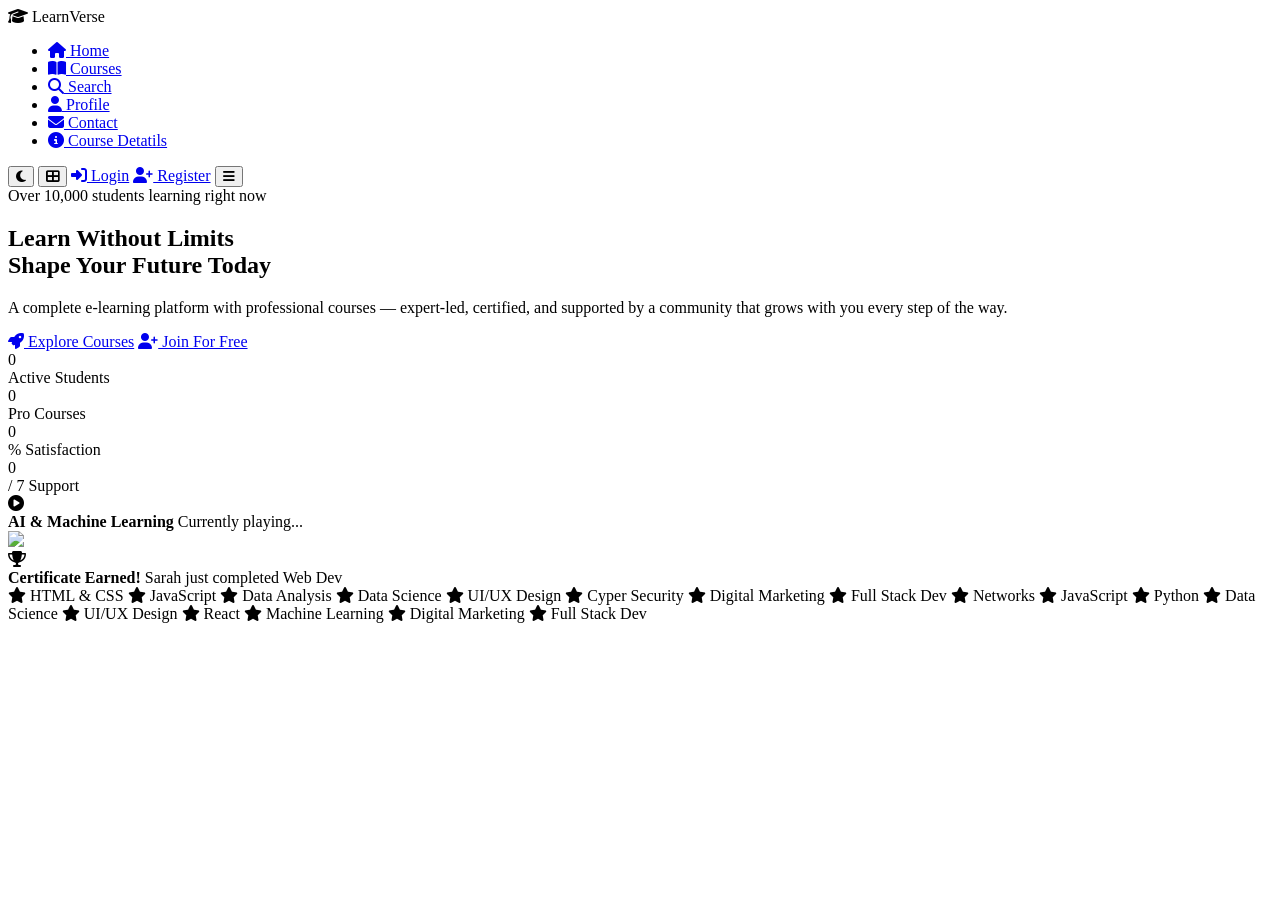
==== index.html @ 0f152f7a "Add files via upload" ====
<!DOCTYPE html>
<html lang="en" data-theme="dark">
<head>
  <meta charset="UTF-8"/>
  <meta name="viewport" content="width=device-width, initial-scale=1.0"/>
  <title>LearnVerse – Learn Without Limits</title>
  <link rel="stylesheet" href="https://cdnjs.cloudflare.com/ajax/libs/font-awesome/6.5.0/css/all.min.css"/>
  <link href="https://fonts.googleapis.com/css2?family=Plus+Jakarta+Sans:wght@300;400;600;700;800;900&display=swap" rel="stylesheet"/>
  <link rel="stylesheet" href="style.css"/>
</head>
<body>

<div class="bg-canvas"></div>
<div id="stars"></div>
<nav id="navbar">
  <div class="nav-left">
    <div class="logo"><i class="fas fa-graduation-cap"></i> LearnVerse</div>
  </div>

  <ul class="nav-links" id="navLinks">
    <li><a href="index.html" class="active"><i class="fas fa-home"></i> Home</a></li>
    <li><a href="courses.html" ><i class="fas fa-book-open"></i> Courses</a></li>
    <li><a href="search.html"><i class="fas fa-search"></i> Search</a></li>
    <li><a href="profile.html"><i class="fas fa-user"></i> Profile</a></li>
    <li><a href="contact.html"><i class="fas fa-envelope"></i> Contact</a></li>
    <li><a href="course-detatils.html"><i class="fas fa-info-circle"></i> Course Detatils</a></li>
  </ul>

  <div class="nav-right">
    <!-- Theme Toggle -->
    <button class="theme-toggle" id="themeToggle" title="Switch Theme">
      <i class="fas fa-moon" id="themeIcon"></i>
    </button>
    <!-- Layout Toggle -->
    <button class="layout-toggle" id="layoutToggle" title="Switch Layout">
      <i class="fas fa-th-large" id="layoutIcon"></i>
    </button>
    <a href="login.html" class="btn-nav-login"><i class="fas fa-sign-in-alt"></i> Login</a>
    <a href="register.html" class="btn-nav-register"><i class="fas fa-user-plus"></i> Register</a>
    <button class="hamburger" id="hamburger"><i class="fas fa-bars"></i></button>
  </div>
</nav>

<!-- ══════════════ HERO ══════════════ -->
<section class="hero" id="home">
  <div class="hero-content">
    <div class="hero-badge">
      <span class="badge-dot"></span>
      Over 10,000 students learning right now
    </div>
    <h1>Learn Without Limits<br><span class="accent">Shape Your Future Today</span></h1>
    <p>A complete e-learning platform with professional courses — expert-led, certified, and supported by a community that grows with you every step of the way.</p>
    <div class="hero-buttons">
      <a href="courses.html" class="btn-primary"><i class="fas fa-rocket"></i> Explore Courses</a>
      <a href="register.html" class="btn-secondary"><i class="fas fa-user-plus"></i> Join For Free</a>
    </div>
    <div class="hero-stats">
      <div class="stat"><div class="stat-num" data-target="10000">0</div><div class="stat-label">Active Students</div></div>
      <div class="stat"><div class="stat-num" data-target="50">0</div><div class="stat-label">Pro Courses</div></div>
      <div class="stat"><div class="stat-num" data-target="98">0</div><div class="stat-label">% Satisfaction</div></div>
      <div class="stat"><div class="stat-num" data-target="24">0</div><div class="stat-label">/ 7 Support</div></div>
    </div>
  </div>
  <div class="hero-visual">
    <div class="hero-card floating">
      <i class="fas fa-play-circle"></i>
      <div>
        <strong>AI & Machine Learning</strong>
        <span>Currently playing...</span>
      </div>
    </div>
    <div class="hero-img-wrap">

       <img src="photo-1522202176988-66273c2fd55f.jfif">
    </div>
    <div class="hero-card floating-2">
      <i class="fas fa-trophy"></i>
      <div>
        <strong>Certificate Earned!</strong>
        <span>Sarah just completed Web Dev</span>
      </div>
    </div>
  </div>
</section>
<div class="marquee-wrap">
  <div class="marquee-track">
    <span><i class="fas fa-star"></i> HTML & CSS</span>
    <span><i class="fas fa-star"></i> JavaScript</span>
    <span><i class="fas fa-star"></i> Data Analysis</span>
    <span><i class="fas fa-star"></i> Data Science</span>
    <span><i class="fas fa-star"></i> UI/UX Design</span>
    <span><i class="fas fa-star"></i> Cyper Security</span>
    <span><i class="fas fa-star"></i> Digital Marketing</span>
    <span><i class="fas fa-star"></i> Full Stack Dev</span>
    <span><i class="fas fa-star"></i> Networks</span>
    <span><i class="fas fa-star"></i> JavaScript</span>
    <span><i class="fas fa-star"></i> Python</span>
    <span><i class="fas fa-star"></i> Data Science</span>
    <span><i class="fas fa-star"></i> UI/UX Design</span>
    <span><i class="fas fa-star"></i> React</span>
    <span><i class="fas fa-star"></i> Machine Learning</span>
    <span><i class="fas fa-star"></i> Digital Marketing</span>
    <span><i class="fas fa-star"></i> Full Stack Dev</span>
  </div>
</div>
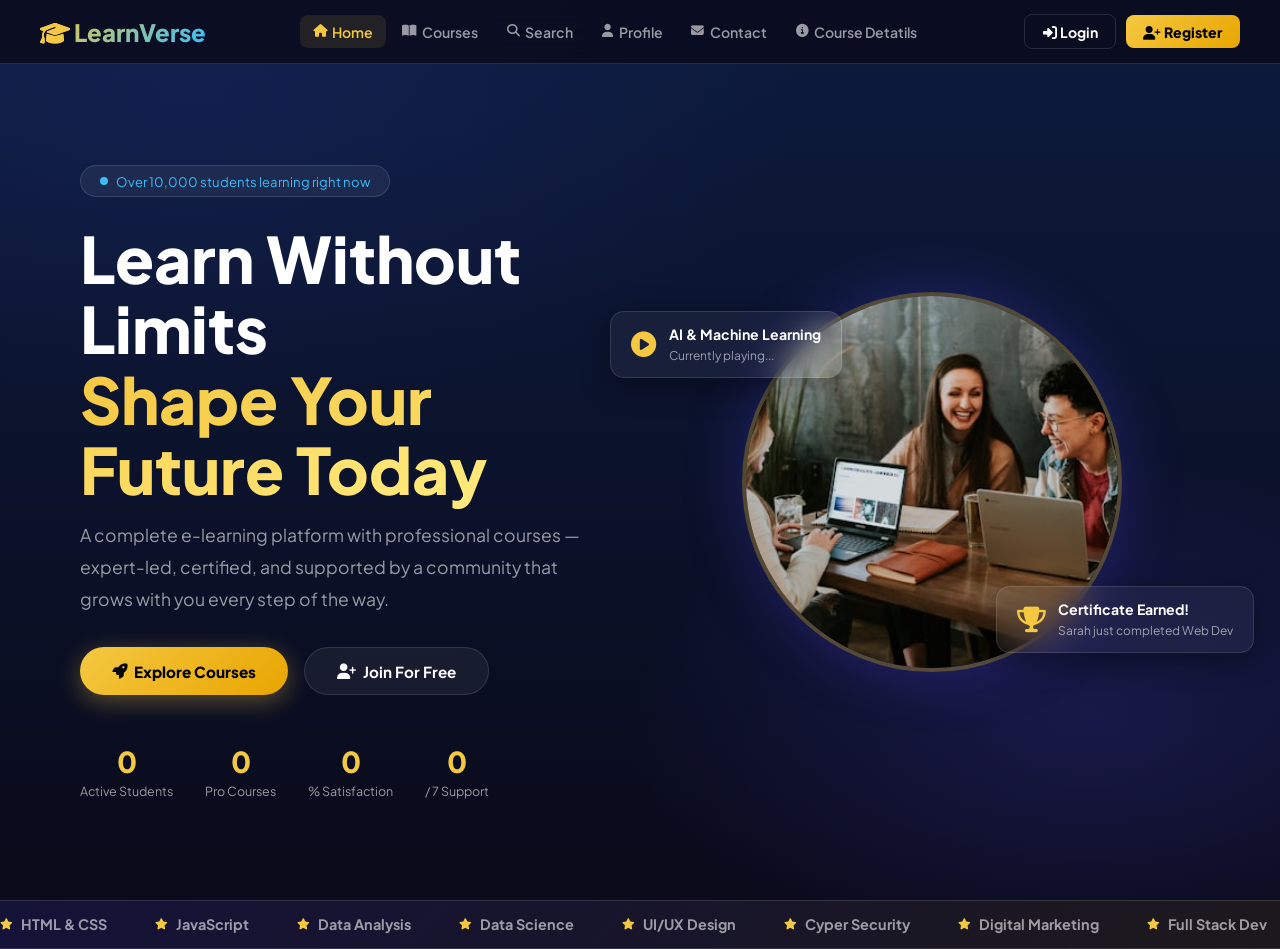
==== commit c16e7c03: "Update index.html" ====
--- a/index.html
+++ b/index.html
@@ -27,14 +27,6 @@
   </ul>
 
   <div class="nav-right">
-    <!-- Theme Toggle -->
-    <button class="theme-toggle" id="themeToggle" title="Switch Theme">
-      <i class="fas fa-moon" id="themeIcon"></i>
-    </button>
-    <!-- Layout Toggle -->
-    <button class="layout-toggle" id="layoutToggle" title="Switch Layout">
-      <i class="fas fa-th-large" id="layoutIcon"></i>
-    </button>
     <a href="login.html" class="btn-nav-login"><i class="fas fa-sign-in-alt"></i> Login</a>
     <a href="register.html" class="btn-nav-register"><i class="fas fa-user-plus"></i> Register</a>
     <button class="hamburger" id="hamburger"><i class="fas fa-bars"></i></button>
--- a/style.css
+++ b/style.css
@@ -0,0 +1,236 @@
+
+[data-theme="dark"] {
+  --bg:           #0a0a1a;
+  --bg-alt:       #0d1124;
+  --text:         #ffffff;
+  --text-muted:   rgba(255,255,255,0.58);
+  --text-faint:   rgba(255,255,255,0.32);
+  --glass:        rgba(255,255,255,0.06);
+  --glass-border: rgba(255,255,255,0.12);
+  --nav-bg:       rgba(10,10,26,0.80);
+  --card-bg:      rgba(255,255,255,0.05);
+  --card-shadow:  rgba(0,0,0,0.4);
+  --table-head:   rgba(79,70,229,0.3);
+  --table-row:    rgba(255,255,255,0.03);
+  --table-hover:  rgba(245,200,66,0.07);
+}
+
+[data-theme="light"] {
+  --bg:           #f0f4ff;
+  --bg-alt:       #e4ecff;
+  --text:         #0a0a2e;
+  --text-muted:   rgba(10,10,46,0.62);
+  --text-faint:   rgba(10,10,46,0.38);
+  --glass:        rgba(255,255,255,0.75);
+  --glass-border: rgba(100,100,200,0.18);
+  --nav-bg:       rgba(240,244,255,0.88);
+  --card-bg:      rgba(255,255,255,0.85);
+  --card-shadow:  rgba(80,80,180,0.12);
+  --table-head:   rgba(79,70,229,0.12);
+  --table-row:    rgba(255,255,255,0.6);
+  --table-hover:  rgba(245,200,66,0.10);
+}
+
+:root {
+  --gold:    #f5c842;
+  --gold2:   #e8a500;
+  --violet:  #4f46e5;
+  --violet2: #7c3aed;
+  --sky:     #38bdf8;
+  --red:     #ef4444;
+  --green:   #22c55e;
+}
+
+/* ══════════════════════════════════════
+   RESET & BASE
+══════════════════════════════════════ */
+*, *::before, *::after { box-sizing: border-box; margin: 0; padding: 0; }
+html { scroll-behavior: smooth; }
+body {
+  font-family: 'Plus Jakarta Sans', sans-serif;
+  background: var(--bg);
+  color: var(--text);
+  overflow-x: hidden;
+  transition: background 0.4s, color 0.4s;
+}
+
+/* ══════════════════════════════════════
+   BACKGROUND
+══════════════════════════════════════ */
+.bg-canvas {
+  position: fixed; inset: 0; z-index: 0; pointer-events: none;
+  transition: all 0.5s;
+}
+[data-theme="dark"] .bg-canvas {
+  background:
+    radial-gradient(ellipse 80% 60% at 15% 10%, #1a2a6c66 0%, transparent 60%),
+    radial-gradient(ellipse 60% 50% at 85% 80%, #4f46e533 0%, transparent 60%),
+    linear-gradient(180deg, #0d1b3e 0%, #0a0a1a 100%);
+}
+[data-theme="light"] .bg-canvas {
+  background:
+    radial-gradient(ellipse 80% 60% at 15% 10%, #c7d2fe44 0%, transparent 60%),
+    radial-gradient(ellipse 60% 50% at 85% 80%, #bfdbfe33 0%, transparent 60%),
+    linear-gradient(180deg, #f0f4ff 0%, #e8eeff 100%);
+}
+
+.star { position: fixed; border-radius: 50%; background: white; animation: twinkle var(--d,3s) infinite alternate ease-in-out; opacity: 0; pointer-events: none; }
+[data-theme="light"] #stars { opacity: 0; }
+@keyframes twinkle { 0%{opacity:0;transform:scale(0.8)} 100%{opacity:var(--op,.6);transform:scale(1.2)} }
+
+/* ══════════════════════════════════════
+   NAVBAR
+══════════════════════════════════════ */
+nav {
+  position: fixed; top: 0; width: 100%; z-index: 1000;
+  display: flex; align-items: center; justify-content: space-between;
+  padding: 0.9rem 2.5rem;
+  background: var(--nav-bg);
+  backdrop-filter: blur(22px);
+  border-bottom: 1px solid var(--glass-border);
+  transition: background 0.4s, border-color 0.4s;
+  animation: slideDown 0.7s ease both;
+  gap: 1rem;
+}
+@keyframes slideDown { from{transform:translateY(-70px);opacity:0} to{transform:none;opacity:1} }
+
+.logo { font-size: 1.5rem; font-weight: 900; background: linear-gradient(135deg, var(--gold), var(--sky)); -webkit-background-clip: text; -webkit-text-fill-color: transparent; white-space: nowrap; }
+.logo i { -webkit-text-fill-color: var(--gold); }
+
+.nav-links { display: flex; gap: 0.2rem; list-style: none; flex: 1; justify-content: center; flex-wrap: wrap; }
+.nav-links a { color: var(--text-muted); text-decoration: none; font-size: 0.88rem; font-weight: 600; padding: 0.45rem 0.8rem; border-radius: 8px; transition: all 0.2s; display: flex; align-items: center; gap: 0.35rem; }
+.nav-links a:hover, .nav-links a.active { color: var(--gold); background: rgba(245,200,66,0.1); }
+.nav-links a i { font-size: 0.8rem; }
+
+.nav-right { display: flex; align-items: center; gap: 0.6rem; flex-shrink: 0; }
+
+.theme-toggle, .layout-toggle {
+  background: var(--glass); border: 1.5px solid var(--glass-border);
+  border-radius: 50%; width: 38px; height: 38px;
+  display: flex; align-items: center; justify-content: center;
+  cursor: pointer; font-size: 0.95rem; color: var(--text);
+  transition: all 0.3s;
+}
+.theme-toggle:hover { background: rgba(245,200,66,0.15); border-color: var(--gold); transform: rotate(20deg) scale(1.1); }
+.layout-toggle:hover { background: rgba(56,189,248,0.15); border-color: var(--sky); transform: scale(1.1); }
+
+.btn-nav-login { padding: 0.45rem 1.1rem; border-radius: 8px; border: 1.5px solid var(--glass-border); color: var(--text); text-decoration: none; font-size: 0.88rem; font-weight: 700; transition: all 0.2s; white-space: nowrap; }
+.btn-nav-login:hover { border-color: var(--gold); color: var(--gold); }
+.btn-nav-register { padding: 0.45rem 1.1rem; border-radius: 8px; background: linear-gradient(135deg, var(--gold), var(--gold2)); color: #000; text-decoration: none; font-size: 0.88rem; font-weight: 800; transition: all 0.2s; white-space: nowrap; }
+.btn-nav-register:hover { transform: scale(1.05); box-shadow: 0 4px 20px rgba(245,200,66,0.4); }
+
+.hamburger { display: none; background: var(--glass); border: 1.5px solid var(--glass-border); border-radius: 8px; padding: 0.45rem 0.6rem; cursor: pointer; color: var(--text); font-size: 1rem; }
+
+/* ══════════════════════════════════════
+   HERO
+══════════════════════════════════════ */
+.hero {
+  position: relative; z-index: 1;
+  min-height: 100vh;
+  display: grid; grid-template-columns: 1fr 1fr;
+  align-items: center; gap: 3rem;
+  padding: 9rem 5rem 5rem;
+  max-width: 1400px; margin: 0 auto;
+}
+
+.hero-content { animation: fadeUp 0.9s 0.2s both; }
+
+.hero-badge { display: inline-flex; align-items: center; gap: 0.5rem; background: var(--glass); border: 1px solid var(--glass-border); padding: 0.4rem 1.2rem; border-radius: 30px; font-size: 0.82rem; color: var(--sky); margin-bottom: 1.6rem; }
+.badge-dot { width: 8px; height: 8px; border-radius: 50%; background: var(--sky); animation: pulse 1.5s infinite; }
+@keyframes pulse { 0%,100%{opacity:1;transform:scale(1)} 50%{opacity:.4;transform:scale(1.6)} }
+
+.hero h1 { font-size: clamp(2.5rem, 5vw, 4.5rem); font-weight: 900; line-height: 1.1; margin-bottom: 1rem; }
+.hero h1 .accent { background: linear-gradient(135deg, var(--gold), var(--gold-light, #ffe87a), var(--sky)); -webkit-background-clip: text; -webkit-text-fill-color: transparent; background-size: 200%; animation: shimmer 3s infinite linear; }
+@keyframes shimmer { 0%{background-position:0%} 100%{background-position:200%} }
+
+.hero p { font-size: 1.1rem; color: var(--text-muted); line-height: 1.8; margin-bottom: 2rem; max-width: 520px; }
+.hero-buttons { display: flex; gap: 1rem; flex-wrap: wrap; margin-bottom: 3rem; }
+
+.hero-stats { display: flex; gap: 2rem; flex-wrap: wrap; }
+.stat { text-align: center; }
+.stat-num { font-size: 1.8rem; font-weight: 900; color: var(--gold); }
+.stat-label { font-size: 0.78rem; color: var(--text-muted); margin-top: 0.2rem; }
+
+/* Hero Visual */
+.hero-visual { position: relative; display: flex; align-items: center; justify-content: center; animation: fadeUp 0.9s 0.5s both; }
+.hero-img-wrap { width: 380px; height: 380px; border-radius: 50%; overflow: hidden; border: 4px solid rgba(245,200,66,0.3); box-shadow: 0 0 60px rgba(79,70,229,0.3); }
+.hero-img-wrap img { width: 100%; height: 100%; object-fit: cover; }
+
+.hero-card { position: absolute; background: var(--card-bg); border: 1px solid var(--glass-border); backdrop-filter: blur(16px); border-radius: 14px; padding: 0.8rem 1.2rem; display: flex; align-items: center; gap: 0.8rem; box-shadow: 0 8px 30px var(--card-shadow); min-width: 200px; }
+.hero-card i { font-size: 1.6rem; color: var(--gold); }
+.hero-card strong { font-size: 0.88rem; display: block; color: var(--text); }
+.hero-card span { font-size: 0.75rem; color: var(--text-muted); }
+.floating { top: 5%; left: -10%; animation: float 4s ease-in-out infinite; }
+.floating-2 { bottom: 5%; right: -10%; animation: float 4s ease-in-out infinite 2s; }
+@keyframes float { 0%,100%{transform:translateY(0)} 50%{transform:translateY(-12px)} }
+
+/* ══════════════════════════════════════
+   MARQUEE
+══════════════════════════════════════ */
+.marquee-wrap { position: relative; z-index: 1; overflow: hidden; padding: 0.9rem 0; background: linear-gradient(135deg, rgba(79,70,229,0.15), rgba(245,200,66,0.08)); border-top: 1px solid var(--glass-border); border-bottom: 1px solid var(--glass-border); }
+.marquee-track { display: flex; gap: 3rem; white-space: nowrap; animation: marquee 25s linear infinite; }
+.marquee-track span { font-size: 0.9rem; font-weight: 700; color: var(--text-muted); display: flex; align-items: center; gap: 0.5rem; }
+.marquee-track span i { color: var(--gold); font-size: 0.7rem; }
+@keyframes marquee { from{transform:translateX(0)} to{transform:translateX(-50%)} }
+
+/* ══════════════════════════════════════
+   SECTIONS SHARED
+══════════════════════════════════════ */
+.section { position: relative; z-index: 1; padding: 5rem 5%; }
+.section-alt { background: var(--bg-alt); transition: background 0.4s; }
+.section-header { text-align: center; margin-bottom: 3rem; }
+.section-tag { display: inline-flex; align-items: center; gap: 0.4rem; background: rgba(79,70,229,0.15); border: 1px solid rgba(79,70,229,0.3); color: var(--sky); font-size: 0.78rem; font-weight: 700; letter-spacing: 1.5px; text-transform: uppercase; padding: 0.35rem 1rem; border-radius: 30px; margin-bottom: 0.8rem; }
+.section-title { font-size: clamp(1.8rem, 3.5vw, 2.8rem); font-weight: 900; line-height: 1.2; margin-bottom: 0.8rem; }
+.section-sub { color: var(--text-muted); font-size: 1rem; max-width: 520px; margin: 0 auto; line-height: 1.8; }
+
+/* ══════════════════════════════════════
+   VIEW TOGGLE
+══════════════════════════════════════ */
+.view-toggle { display: flex; gap: 0.5rem; justify-content: center; margin-top: 1.2rem; }
+.view-btn { padding: 0.45rem 1.1rem; border-radius: 8px; border: 1.5px solid var(--glass-border); background: var(--glass); color: var(--text-muted); font-size: 0.85rem; font-weight: 700; cursor: pointer; transition: all 0.25s; font-family: inherit; display: flex; align-items: center; gap: 0.4rem; }
+.view-btn.active, .view-btn:hover { border-color: var(--gold); color: var(--gold); background: rgba(245,200,66,0.1); }
+
+/* ══════════════════════════════════════
+   COURSES GRID
+══════════════════════════════════════ */
+.courses-grid { display: grid; grid-template-columns: repeat(auto-fill, minmax(300px, 1fr)); gap: 1.6rem; }
+.courses-grid.list-view { grid-template-columns: 1fr; }
+.courses-grid.list-view .course-card { display: grid; grid-template-columns: 260px 1fr; }
+.courses-grid.list-view .card-img { height: 100%; }
+
+.course-card { background: var(--card-bg); border: 1px solid var(--glass-border); border-radius: 18px; overflow: hidden; transition: transform 0.35s, box-shadow 0.35s, border-color 0.35s, background 0.4s; cursor: pointer; backdrop-filter: blur(12px); }
+.course-card:hover { transform: translateY(-8px); box-shadow: 0 20px 50px var(--card-shadow), 0 0 0 1px var(--gold); border-color: var(--gold); }
+
+.card-img-wrap { position: relative; overflow: hidden; }
+.card-img { width: 100%; height: 195px; object-fit: cover; display: block; transition: transform 0.4s, filter 0.4s; filter: brightness(0.88); }
+.course-card:hover .card-img { transform: scale(1.06); filter: brightness(1); }
+
+.card-overlay { position: absolute; inset: 0; background: rgba(0,0,0,0.45); display: flex; align-items: center; justify-content: center; opacity: 0; transition: opacity 0.3s; }
+.course-card:hover .card-overlay { opacity: 1; }
+
+.card-badge { position: absolute; top: 0.9rem; right: 0.9rem; background: var(--gold); color: #000; font-size: 0.72rem; font-weight: 800; padding: 0.28rem 0.75rem; border-radius: 20px; }
+.card-level { position: absolute; top: 0.9rem; left: 0.9rem; background: rgba(10,10,26,0.82); color: var(--sky); font-size: 0.72rem; font-weight: 700; padding: 0.28rem 0.75rem; border-radius: 20px; border: 1px solid rgba(56,189,248,0.3); }
+
+.card-body { padding: 1.3rem; }
+.card-meta { display: flex; gap: 0.8rem; margin-bottom: 0.7rem; font-size: 0.78rem; color: var(--text-muted); flex-wrap: wrap; align-items: center; }
+.card-stars { color: var(--gold); font-weight: 700; }
+.card-title { font-size: 1.05rem; font-weight: 800; margin-bottom: 0.5rem; color: var(--text); line-height: 1.4; }
+.card-desc { font-size: 0.87rem; color: var(--text-muted); line-height: 1.65; margin-bottom: 0.9rem; }
+.card-instructor { display: flex; align-items: center; gap: 0.5rem; margin-bottom: 1rem; font-size: 0.82rem; color: var(--text-muted); }
+.card-instructor img { width: 26px; height: 26px; border-radius: 50%; border: 2px solid var(--gold); }
+.card-footer { display: flex; align-items: center; justify-content: space-between; border-top: 1px solid var(--glass-border); padding-top: 0.9rem; }
+.card-price { font-size: 1.25rem; font-weight: 900; color: var(--gold); }
+.card-price .old { font-size: 0.82rem; color: var(--text-faint); text-decoration: line-through; margin-right: 0.35rem; font-weight: 400; }
+
+/* ══════════════════════════════════════
+   BUTTONS
+══════════════════════════════════════ */
+.btn-primary { display: inline-flex; align-items: center; gap: 0.45rem; padding: 0.85rem 2rem; border-radius: 40px; background: linear-gradient(135deg, var(--gold), var(--gold2)); color: #000; font-weight: 800; font-size: 0.95rem; border: none; cursor: pointer; text-decoration: none; font-family: inherit; transition: transform 0.25s, box-shadow 0.25s; box-shadow: 0 6px 25px rgba(245,200,66,0.35); }
+.btn-primary:hover { transform: translateY(-3px) scale(1.04); box-shadow: 0 12px 35px rgba(245,200,66,0.55); }
+.btn-primary.btn-sm { padding: 0.55rem 1.3rem; font-size: 0.85rem; border-radius: 30px; }
+
+.btn-secondary { display: inline-flex; align-items: center; gap: 0.45rem; padding: 0.85rem 2rem; border-radius: 40px; border: 1.5px solid var(--glass-border); background: var(--glass); color: var(--text); font-weight: 700; font-size: 0.95rem; cursor: pointer; backdrop-filter: blur(10px); text-decoration: none; font-family: inherit; transition: all 0.25s; }
+.btn-secondary:hover { border-color: var(--gold); background: rgba(245,200,66,0.08); transform: translateY(-3px); }
+
+.card-btn { background: linear-gradient(135deg, var(--violet), var(--violet2)); color: #fff; border: none; border-radius: 30px; padding: 0.52rem 1.3rem; font-family: inherit; font-weight: 700; font-size: 0.87rem; cursor: pointer; transition: transform 0.2s, box-shadow 0.2s; }
+.card-btn:hover { transform: scale(1.06); box-shadow: 0 5px 18px rgba(79,70,229,0.5); }
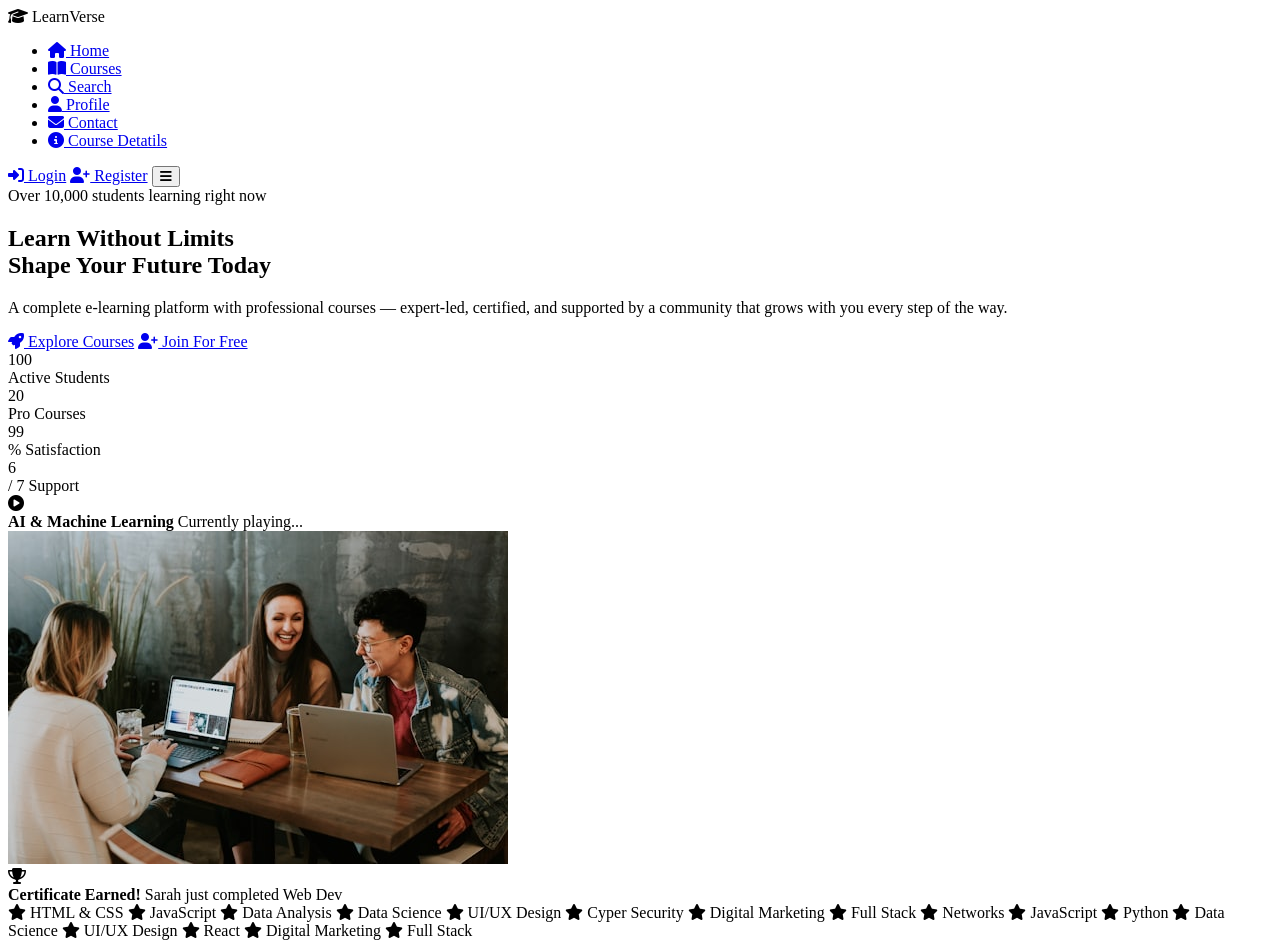
==== commit d4f99246: "Add files via upload" ====
--- a/index.html
+++ b/index.html
@@ -44,13 +44,13 @@
     <p>A complete e-learning platform with professional courses — expert-led, certified, and supported by a community that grows with you every step of the way.</p>
     <div class="hero-buttons">
       <a href="courses.html" class="btn-primary"><i class="fas fa-rocket"></i> Explore Courses</a>
-      <a href="register.html" class="btn-secondary"><i class="fas fa-user-plus"></i> Join For Free</a>
+      <a href="login.html" class="btn-secondary"><i class="fas fa-user-plus"></i> Join For Free</a>
     </div>
     <div class="hero-stats">
-      <div class="stat"><div class="stat-num" data-target="10000">0</div><div class="stat-label">Active Students</div></div>
-      <div class="stat"><div class="stat-num" data-target="50">0</div><div class="stat-label">Pro Courses</div></div>
-      <div class="stat"><div class="stat-num" data-target="98">0</div><div class="stat-label">% Satisfaction</div></div>
-      <div class="stat"><div class="stat-num" data-target="24">0</div><div class="stat-label">/ 7 Support</div></div>
+      <div class="stat"><div class="stat-num" data-target="10000">100</div><div class="stat-label">Active Students</div></div>
+      <div class="stat"><div class="stat-num" data-target="50">20</div><div class="stat-label">Pro Courses</div></div>
+      <div class="stat"><div class="stat-num" data-target="98">99</div><div class="stat-label">% Satisfaction</div></div>
+      <div class="stat"><div class="stat-num" data-target="24">6</div><div class="stat-label">/ 7 Support</div></div>
     </div>
   </div>
   <div class="hero-visual">
@@ -83,15 +83,15 @@
     <span><i class="fas fa-star"></i> UI/UX Design</span>
     <span><i class="fas fa-star"></i> Cyper Security</span>
     <span><i class="fas fa-star"></i> Digital Marketing</span>
-    <span><i class="fas fa-star"></i> Full Stack Dev</span>
+    <span><i class="fas fa-star"></i> Full Stack </span>
     <span><i class="fas fa-star"></i> Networks</span>
     <span><i class="fas fa-star"></i> JavaScript</span>
     <span><i class="fas fa-star"></i> Python</span>
     <span><i class="fas fa-star"></i> Data Science</span>
     <span><i class="fas fa-star"></i> UI/UX Design</span>
     <span><i class="fas fa-star"></i> React</span>
-    <span><i class="fas fa-star"></i> Machine Learning</span>
     <span><i class="fas fa-star"></i> Digital Marketing</span>
-    <span><i class="fas fa-star"></i> Full Stack Dev</span>
+    <span><i class="fas fa-star"></i> Full Stack </span>
+    
   </div>
 </div>
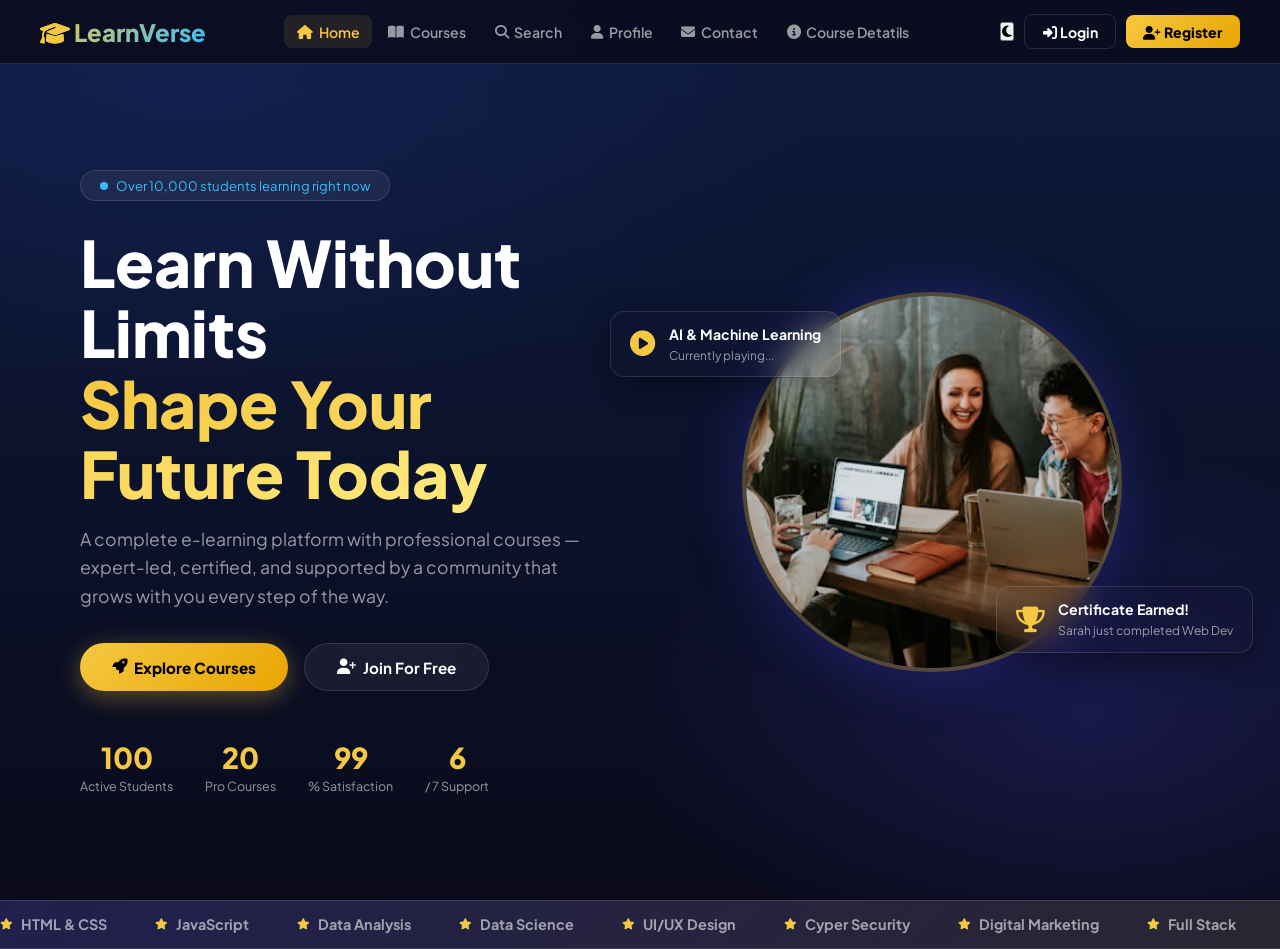
==== commit 36c7c1d5: "Add files via upload" ====
--- a/index.html
+++ b/index.html
@@ -7,12 +7,15 @@
   <link rel="stylesheet" href="https://cdnjs.cloudflare.com/ajax/libs/font-awesome/6.5.0/css/all.min.css"/>
   <link href="https://fonts.googleapis.com/css2?family=Plus+Jakarta+Sans:wght@300;400;600;700;800;900&display=swap" rel="stylesheet"/>
   <link rel="stylesheet" href="style.css"/>
+  <link rel="stylesheet" href="themes.css"/>
+    <script src="themes.js"></script>
 </head>
 <body>
 
 <div class="bg-canvas"></div>
 <div id="stars"></div>
 <nav id="navbar">
+
   <div class="nav-left">
     <div class="logo"><i class="fas fa-graduation-cap"></i> LearnVerse</div>
   </div>
@@ -27,6 +30,10 @@
   </ul>
 
   <div class="nav-right">
+   
+  <button class="theme-toggle" id="themeToggle">
+    <i class="fas fa-moon" id="themeIcon"></i>
+  </button>
     <a href="login.html" class="btn-nav-login"><i class="fas fa-sign-in-alt"></i> Login</a>
     <a href="register.html" class="btn-nav-register"><i class="fas fa-user-plus"></i> Register</a>
     <button class="hamburger" id="hamburger"><i class="fas fa-bars"></i></button>
--- a/style.css
+++ b/style.css
@@ -0,0 +1,204 @@
+
+[data-theme="dark"] {
+  --bg:           #191932;
+  --bg-alt:       #0d1124;
+  --text:         #ffffff;
+  --text-muted:   rgba(255,255,255,0.58);
+  --text-faint:   rgba(255,255,255,0.32);
+  --glass:        rgba(255,255,255,0.06);
+  --glass-border: rgba(255,255,255,0.12);
+  --nav-bg:       rgba(10,10,26,0.80);
+  --card-bg:      rgba(48, 46, 46, 0.05);
+  --card-shadow:  rgba(0,0,0,0.4);
+
+
+}
+
+
+
+:root {
+  --gold:    #f5c842;
+  --gold2:   #e8a500;
+  --violet:  #4f46e5;
+  --violet2: #7c3aed;
+  --sky:     #38bdf8;
+  --red:     #ef4444;
+  --green:   #22c55e;
+}
+
+/* ══════════════════════════════════════
+   RESET & BASE
+══════════════════════════════════════ */
+*, *::before, *::after { box-sizing: border-box; margin: 0; padding: 0; }
+html { scroll-behavior: smooth; }
+body {
+  font-family: 'Plus Jakarta Sans', sans-serif;
+  background: var(--bg);
+  color: var(--text);
+  overflow-x: auto;
+  transition: background 0.4s, color 0.4s;
+}
+
+/* ══════════════════════════════════════
+   BACKGROUND
+══════════════════════════════════════ */
+.bg-canvas {
+  position: fixed; inset: 0; z-index: 0; pointer-events: none;
+  transition: all 0.5s;
+}
+[data-theme="dark"] .bg-canvas {
+  background:
+    radial-gradient(ellipse 80% 60% at 15% 10%, #1a2a6c66 0%, transparent 60%),
+    radial-gradient(ellipse 60% 50% at 85% 80%, #4f46e533 0%, transparent 60%),
+    linear-gradient(180deg, #0d1b3e 0%, #0a0a1a 100%);
+}
+
+.star { position: fixed; border-radius: 50%; background: white; animation: twinkle var(--d,3s) infinite alternate ease-in-out; opacity: 0; pointer-events: none; }
+[data-theme="light"] #stars { opacity: 0; }
+@keyframes twinkle { 0%{opacity:0;transform:scale(0.8)} 100%{opacity:var(--op,.6);transform:scale(1.2)} }
+
+/* ══════════════════════════════════════
+   NAVBAR
+══════════════════════════════════════ */
+nav {
+  position: fixed; top: 0px; width: 100%; z-index: 1000;
+  display: flex; align-items: center; justify-content: space-between;
+  padding: 0.9rem 2.5rem;
+  background: var(--nav-bg);
+  backdrop-filter: blur(22px);
+  border-bottom: 1px solid var(--glass-border);
+  transition: background 0.4s, border-color 0.4s;
+  animation: slideDown 0.7s ease both;
+  gap: 1rem;
+}
+@keyframes slideDown { from{transform:translateY(-70px);opacity:0} to{transform:none;opacity:1} }
+
+.logo { font-size: 1.5rem; font-weight: 900; background: linear-gradient(135deg, var(--gold), var(--sky)); -webkit-background-clip: text; -webkit-text-fill-color: transparent; white-space: nowrap; }
+.logo i { -webkit-text-fill-color: var(--gold); }
+
+.nav-links { display: flex; gap: 0.2rem; list-style: none; flex: 1; justify-content: center; flex-wrap: wrap; }
+.nav-links a { color: var(--text-muted); 
+   text-decoration: none; font-size: 0.88rem; font-weight: 600; padding: 0.45rem 0.8rem;
+    border-radius: 8px; transition: all 0.2s; display: flex; align-items: center; gap: 0.35rem; }
+.nav-links a:hover, .nav-links a.active { color: var(--gold); background: rgba(245,200,66,0.1); }
+.nav-right { display: flex; align-items: center; gap: 0.6rem; flex-shrink: 0; }
+
+.btn-nav-login { padding: 0.45rem 1.1rem; border-radius: 8px; border: 1.5px solid var(--glass-border); color: var(--text); text-decoration: none; font-size: 0.88rem; font-weight: 700; transition: all 0.2s; white-space: nowrap; }
+.btn-nav-login:hover { border-color: var(--gold); color: var(--gold); }
+.btn-nav-register { padding: 0.45rem 1.1rem; border-radius: 8px; background: linear-gradient(135deg, var(--gold), var(--gold2)); color: #000; text-decoration: none; font-size: 0.88rem; font-weight: 800; transition: all 0.2s; white-space: nowrap; }
+.btn-nav-register:hover { transform: scale(1.05); box-shadow: 0 4px 20px rgba(245,200,66,0.4); }
+
+.hamburger { display: none; background: var(--glass); border: 1.5px solid var(--glass-border); border-radius: 8px; padding: 0.45rem 0.6rem; cursor: pointer; color: var(--text); font-size: 1rem; }
+
+/* ══════════════════════════════════════
+   HERO
+══════════════════════════════════════ */
+.hero {
+  position: relative; z-index: 1;
+  min-height: 100vh;
+  display: grid; grid-template-columns: 1fr 1fr;
+  align-items: center; gap: 3rem;
+  padding: 9rem 5rem 5rem;
+  max-width: 1400px; margin: 0 auto;
+}
+
+.hero-content { animation: fadeUp 0.9s 0.2s both; }
+
+.hero-badge { display: inline-flex; align-items: center; gap: 0.5rem; background: var(--glass); border: 1px solid var(--glass-border); padding: 0.4rem 1.2rem; border-radius: 30px; font-size: 0.82rem; color: var(--sky); margin-bottom: 1.6rem; }
+.badge-dot { width: 8px; height: 8px; border-radius: 50%; background: var(--sky); animation: pulse 1.5s infinite; }
+@keyframes pulse { 0%,100%{opacity:1;transform:scale(1)} 50%{opacity:.4;transform:scale(1.6)} }
+
+.hero h1 { font-size: clamp(2.5rem, 5vw, 4.5rem); font-weight: 900; line-height: 1.1; margin-bottom: 1rem; }
+.accent { background: linear-gradient(135deg, var(--gold), var(--gold-light, #ffe87a), var(--sky)); -webkit-background-clip: text; -webkit-text-fill-color: transparent; background-size: 200%; animation: shimmer 3.5s infinite linear; }
+@keyframes shimmer { 0%{background-position:0%} 100%{background-position:200%} }
+
+.hero p { font-size: 1.1rem; color: var(--text-muted); line-height: 1.8rem; margin-bottom: 2rem; max-width: 520px; }
+.hero-buttons { display: flex; gap: 1rem; flex-wrap: wrap; margin-bottom: 3rem; }
+.hero-stats { display: flex; gap: 2rem; flex-wrap: wrap; }
+.stat { text-align: center; }
+.stat-num { font-size: 1.8rem; font-weight: 900; color: var(--gold); }
+.stat-label { font-size: 0.78rem; color: var(--text-muted); margin-top: 0.2rem; }
+
+/* Hero Visual */
+.hero-visual { position: relative; display: flex; align-items: center; justify-content: center; animation: fadeUp 0.9s 0.5s both; }
+.hero-img-wrap { width: 380px; height: 380px; border-radius: 50%; overflow: hidden; border: 4px solid rgba(245,200,66,0.3); box-shadow: 0 0 60px rgba(75, 67, 232, 0.3); }
+.hero-img-wrap img { width: 100%; height: 100%; object-fit: cover; }
+
+.hero-card { position: absolute; background: var(--card-bg); border: 1px solid var(--glass-border); backdrop-filter: blur(16px); border-radius: 14px; padding: 0.8rem 1.2rem; display: flex; align-items: center; gap: 0.8rem; box-shadow: 0 8px 30px var(--card-shadow); min-width: 200px; }
+.hero-card i { font-size: 1.6rem; color: var(--gold); }
+.hero-card strong { font-size: 0.88rem; display: block; color: var(--text); }
+.hero-card span { font-size: 0.75rem; color: var(--text-muted); }
+.floating { top: 5%; left: -10%; animation: float 4s ease-in-out infinite; }
+.floating-2 { bottom: 5%; right: -10%; animation: float 4s ease-in-out infinite 2s; }
+@keyframes float { 0%,100%{transform:translateY(0)} 50%{transform:translateY(-12px)} }
+
+/* ══════════════════════════════════════
+   MARQUEE
+══════════════════════════════════════ */
+.marquee-wrap { position: relative; z-index: 1; overflow: hidden; padding: 0.9rem 0; background: linear-gradient(135deg, rgba(79,70,229,0.15), rgba(245,200,66,0.08)); border-top: 1px solid var(--glass-border); border-bottom: 1px solid var(--glass-border); }
+.marquee-track { display: flex; gap: 3rem; white-space: nowrap; animation: marquee 25s linear infinite; }
+.marquee-track span { font-size: 0.9rem; font-weight: 700; color: var(--text-muted); display: flex; align-items: center; gap: 0.5rem; }
+.marquee-track span i { color: var(--gold); font-size: 0.7rem; }
+@keyframes marquee { from{transform:translateX(0)} to{transform:translateX(-50%)} }
+
+/* ══════════════════════════════════════
+   SECTIONS SHARED
+══════════════════════════════════════ */
+.section { position: relative; z-index: 1; padding: 5rem 5%; }
+.section-alt { background: var(--bg-alt); transition: background 0.4s; }
+.section-header { text-align: center; margin-bottom: 3rem; }
+.section-tag { display: inline-flex; align-items: center; gap: 0.4rem; background: rgba(79,70,229,0.15); border: 1px solid rgba(79,70,229,0.3); color: var(--sky); font-size: 0.78rem; font-weight: 700; letter-spacing: 1.5px; text-transform: uppercase; padding: 0.35rem 1rem; border-radius: 30px; margin-bottom: 0.8rem; }
+.section-title { font-size: clamp(1.8rem, 3.5vw, 2.8rem); font-weight: 900; line-height: 1.2; margin-bottom: 0.8rem; }
+.section-sub { color: var(--text-muted); font-size: 1rem; max-width: 520px; margin: 0 auto; line-height: 1.8; }
+
+/* ══════════════════════════════════════
+   VIEW TOGGLE
+══════════════════════════════════════ */
+.view-toggle { display: flex; gap: 0.5rem; justify-content: center; margin-top: 1.2rem; }
+.view-btn { padding: 0.45rem 1.1rem; border-radius: 8px; border: 1.5px solid var(--glass-border); background: var(--glass); color: var(--text-muted); font-size: 0.85rem; font-weight: 700; cursor: pointer; transition: all 0.25s; font-family: inherit; display: flex; align-items: center; gap: 0.4rem; }
+.view-btn.active, .view-btn:hover { border-color: var(--gold); color: var(--gold); background: rgba(245,200,66,0.1); }
+
+/* ══════════════════════════════════════
+   COURSES GRID
+══════════════════════════════════════ */
+.courses-grid { display: grid; grid-template-columns: repeat(auto-fill, minmax(300px, 1fr)); gap: 1.6rem; }
+.courses-grid.list-view { grid-template-columns: 1fr; }
+.courses-grid.list-view .course-card { display: grid; grid-template-columns: 260px 1fr; }
+.courses-grid.list-view .card-img { height: 100%; }
+
+.course-card { background: var(--card-bg); border: 1px solid var(--glass-border); border-radius: 18px; overflow: hidden; transition: transform 0.35s, box-shadow 0.35s, border-color 0.35s, background 0.4s; cursor: pointer; backdrop-filter: blur(12px); }
+.course-card:hover { transform: translateY(-8px); box-shadow: 0 20px 50px var(--card-shadow), 0 0 0 1px var(--gold); border-color: var(--gold); }
+
+.card-img-wrap { position: relative; overflow: hidden; }
+.card-img { width: 100%; height: 195px; object-fit: cover; display: block; transition: transform 0.4s, filter 0.4s; filter: brightness(0.88); }
+.course-card:hover .card-img { transform: scale(1.06); filter: brightness(1); }
+
+.card-overlay { position: absolute; inset: 0; background: rgba(0,0,0,0.45); display: flex; align-items: center; justify-content: center; opacity: 0; transition: opacity 0.3s; }
+.course-card:hover .card-overlay { opacity: 1; }
+
+.card-badge { position: absolute; top: 0.9rem; right: 0.9rem; background: var(--gold); color: #000; font-size: 0.72rem; font-weight: 800; padding: 0.28rem 0.75rem; border-radius: 20px; }
+.card-level { position: absolute; top: 0.9rem; left: 0.9rem; background: rgba(10,10,26,0.82); color: var(--sky); font-size: 0.72rem; font-weight: 700; padding: 0.28rem 0.75rem; border-radius: 20px; border: 1px solid rgba(56,189,248,0.3); }
+
+.card-body { padding: 1.3rem; }
+.card-meta { display: flex; gap: 0.8rem; margin-bottom: 0.7rem; font-size: 0.78rem; color: var(--text-muted); flex-wrap: wrap; align-items: center; }
+.card-stars { color: var(--gold); font-weight: 700; }
+.card-title { font-size: 1.05rem; font-weight: 800; margin-bottom: 0.5rem; color: var(--text); line-height: 1.4; }
+.card-desc { font-size: 0.87rem; color: var(--text-muted); line-height: 1.65; margin-bottom: 0.9rem; }
+.card-instructor { display: flex; align-items: center; gap: 0.5rem; margin-bottom: 1rem; font-size: 0.82rem; color: var(--text-muted); }
+.card-instructor img { width: 26px; height: 26px; border-radius: 50%; border: 2px solid var(--gold); }
+.card-footer { display: flex; align-items: center; justify-content: space-between; border-top: 1px solid var(--glass-border); padding-top: 0.9rem; }
+.card-price { font-size: 1.25rem; font-weight: 900; color: var(--gold); }
+.card-price .old { font-size: 0.82rem; color: var(--text-faint); text-decoration: line-through; margin-right: 0.35rem; font-weight: 400; }
+
+/* ══════════════════════════════════════
+   BUTTONS
+══════════════════════════════════════ */
+.btn-primary { display: inline-flex; align-items: center; gap: 0.45rem; padding: 0.85rem 2rem; border-radius: 40px; background: linear-gradient(135deg, var(--gold), var(--gold2)); color: #000; font-weight: 800; font-size: 0.95rem; border: none; cursor: pointer; text-decoration: none; font-family: inherit; transition: transform 0.25s, box-shadow 0.25s; box-shadow: 0 6px 25px rgba(245,200,66,0.35); }
+.btn-primary:hover { transform: translateY(-3px) scale(1.04); box-shadow: 0 12px 35px rgba(245,200,66,0.55); }
+.btn-primary.btn-sm { padding: 0.55rem 1.3rem; font-size: 0.85rem; border-radius: 30px; }
+
+.btn-secondary { display: inline-flex; align-items: center; gap: 0.45rem; padding: 0.85rem 2rem; border-radius: 40px; border: 1.5px solid var(--glass-border); background: var(--glass); color: var(--text); font-weight: 700; font-size: 0.95rem; cursor: pointer; backdrop-filter: blur(10px); text-decoration: none; font-family: inherit; transition: all 0.25s; }
+.btn-secondary:hover { border-color: var(--gold); background: rgba(245,200,66,0.08); transform: translateY(-3px); }
+
+.card-btn { background: linear-gradient(135deg, var(--violet), var(--violet2)); color: #fff; border: none; border-radius: 30px; padding: 0.52rem 1.3rem; font-family: inherit; font-weight: 700; font-size: 0.87rem; cursor: pointer; transition: transform 0.2s, box-shadow 0.2s; }
+.card-btn:hover { transform: scale(1.06); box-shadow: 0 5px 18px rgba(79,70,229,0.5); }
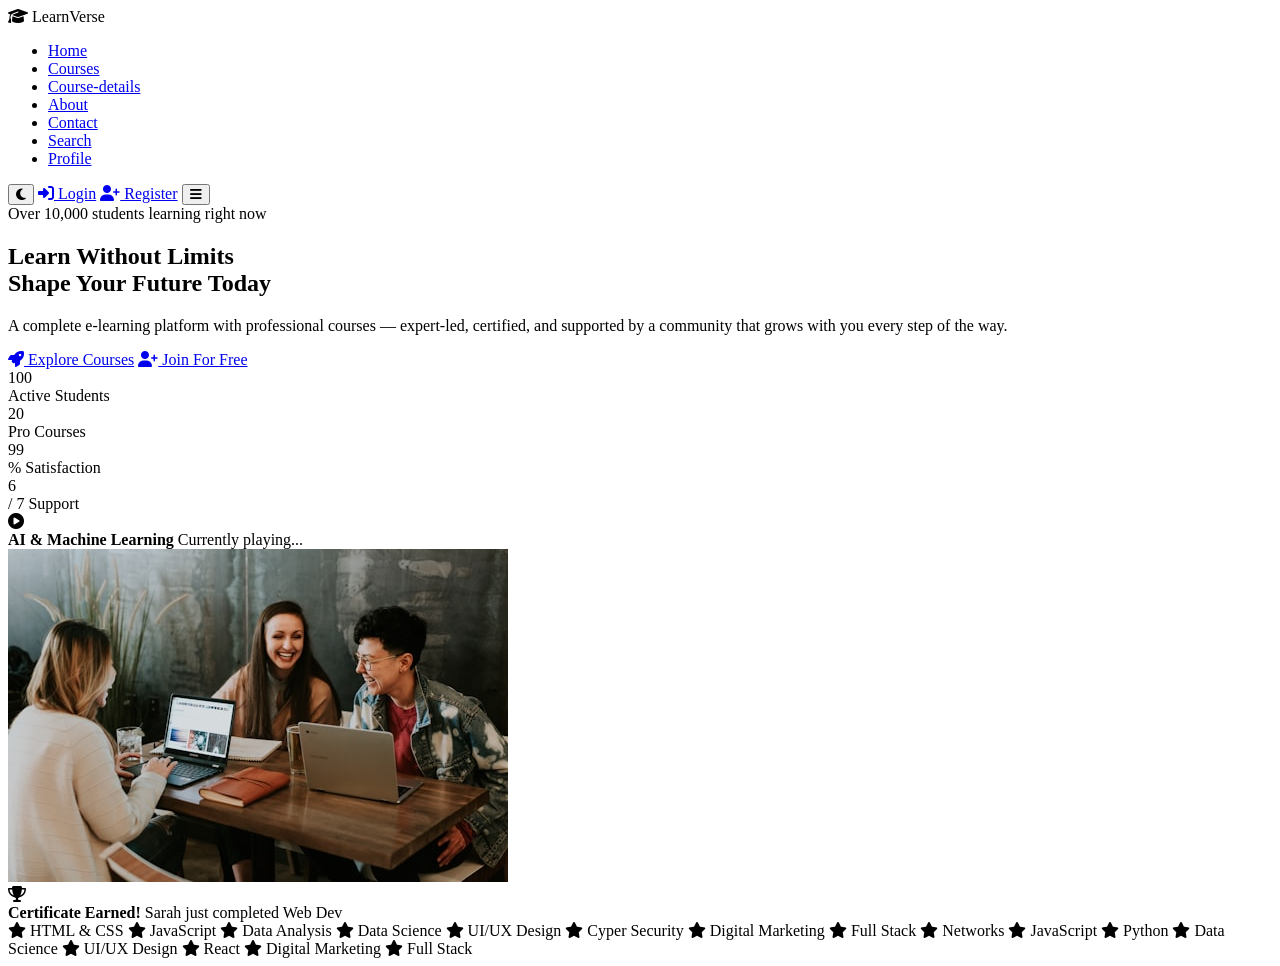
==== commit fc0221b2: "Add files via upload" ====
--- a/index.html
+++ b/index.html
@@ -1,5 +1,6 @@
 <!DOCTYPE html>
-<html lang="en" data-theme="dark">
+<html lang="en" data-theme="dark"
+data-theme="light">
 <head>
   <meta charset="UTF-8"/>
   <meta name="viewport" content="width=device-width, initial-scale=1.0"/>
@@ -7,40 +8,33 @@
   <link rel="stylesheet" href="https://cdnjs.cloudflare.com/ajax/libs/font-awesome/6.5.0/css/all.min.css"/>
   <link href="https://fonts.googleapis.com/css2?family=Plus+Jakarta+Sans:wght@300;400;600;700;800;900&display=swap" rel="stylesheet"/>
   <link rel="stylesheet" href="style.css"/>
-  <link rel="stylesheet" href="themes.css"/>
     <script src="themes.js"></script>
 </head>
 <body>
-
 <div class="bg-canvas"></div>
 <div id="stars"></div>
 <nav id="navbar">
-
   <div class="nav-left">
     <div class="logo"><i class="fas fa-graduation-cap"></i> LearnVerse</div>
   </div>
-
-  <ul class="nav-links" id="navLinks">
-    <li><a href="index.html" class="active"><i class="fas fa-home"></i> Home</a></li>
-    <li><a href="courses.html" ><i class="fas fa-book-open"></i> Courses</a></li>
-    <li><a href="search.html"><i class="fas fa-search"></i> Search</a></li>
-    <li><a href="profile.html"><i class="fas fa-user"></i> Profile</a></li>
-    <li><a href="contact.html"><i class="fas fa-envelope"></i> Contact</a></li>
-    <li><a href="course-detatils.html"><i class="fas fa-info-circle"></i> Course Detatils</a></li>
+<ul class="nav-links" id="navLinks">
+     <li><a href="index.html" class="active">Home</a></li>
+    <li><a href="courses.html">Courses</a></li>
+    <li><a href="Courses-details.html">Course-details</a></li>
+    <li><a href="about.html" >About</a></li>
+    <li><a href="contact.html">Contact</a></li>
+    <li><a href="search.html">Search</a></li>
+    <li><a href="profile.html">Profile</a></li>
   </ul>
-
   <div class="nav-right">
-   
   <button class="theme-toggle" id="themeToggle">
-    <i class="fas fa-moon" id="themeIcon"></i>
+    <i class="fas fa-moon" id="themeIcon"></i> 
   </button>
-    <a href="login.html" class="btn-nav-login"><i class="fas fa-sign-in-alt"></i> Login</a>
+    <a href="Log-in.html" class="btn-nav-login"><i class="fas fa-sign-in-alt"></i> Login</a>
     <a href="register.html" class="btn-nav-register"><i class="fas fa-user-plus"></i> Register</a>
     <button class="hamburger" id="hamburger"><i class="fas fa-bars"></i></button>
   </div>
 </nav>
-
-<!-- ══════════════ HERO ══════════════ -->
 <section class="hero" id="home">
   <div class="hero-content">
     <div class="hero-badge">
@@ -50,8 +44,8 @@
     <h1>Learn Without Limits<br><span class="accent">Shape Your Future Today</span></h1>
     <p>A complete e-learning platform with professional courses — expert-led, certified, and supported by a community that grows with you every step of the way.</p>
     <div class="hero-buttons">
-      <a href="courses.html" class="btn-primary"><i class="fas fa-rocket"></i> Explore Courses</a>
-      <a href="login.html" class="btn-secondary"><i class="fas fa-user-plus"></i> Join For Free</a>
+      <a href="courses.html" class="btn-primary" target="_blank"><i class="fas fa-rocket"></i> Explore Courses</a>
+      <a href="Log-in.html" class="btn-secondary" taeget="_blank"><i class="fas fa-user-plus"></i> Join For Free</a>
     </div>
     <div class="hero-stats">
       <div class="stat"><div class="stat-num" data-target="10000">100</div><div class="stat-label">Active Students</div></div>
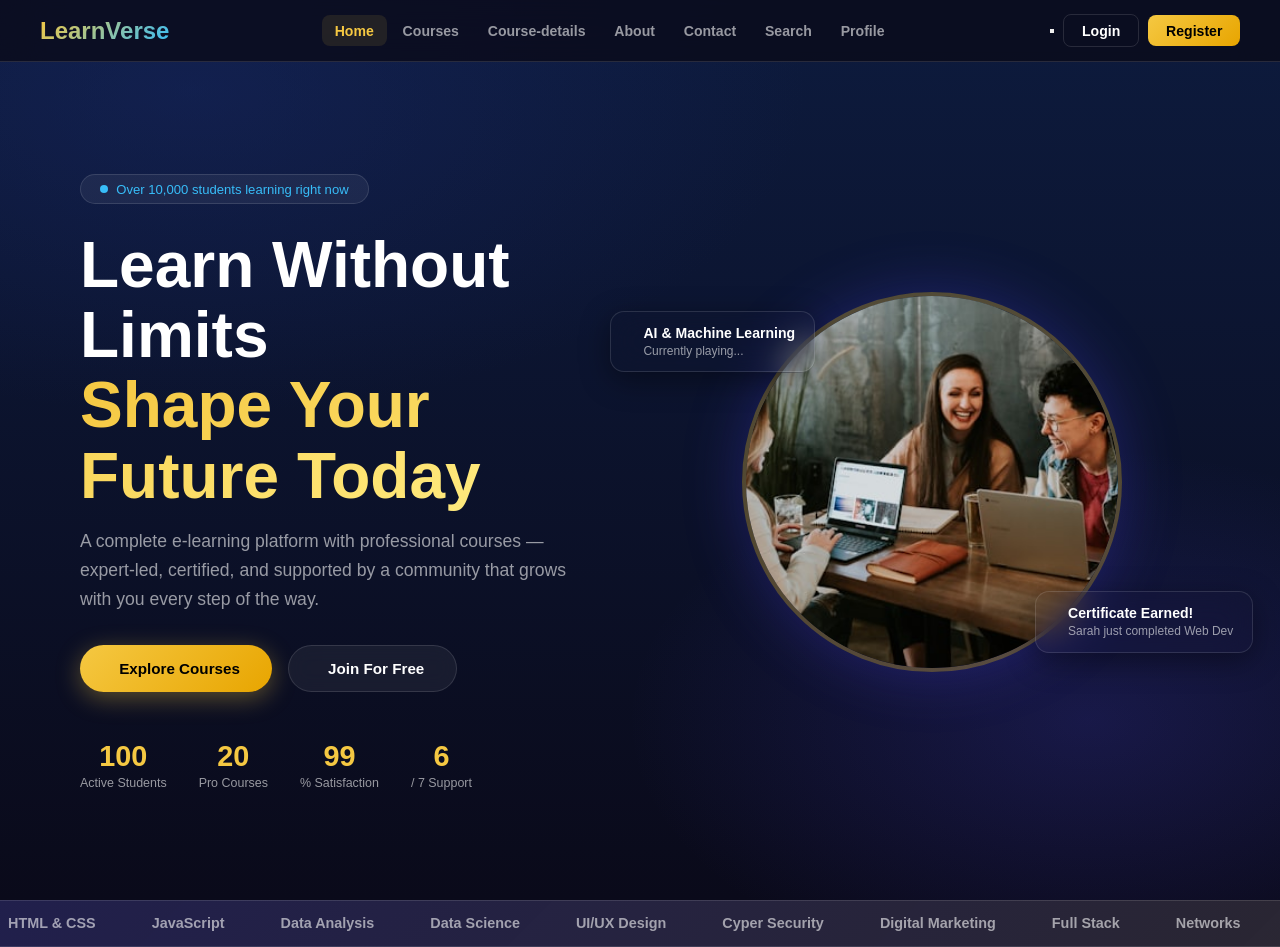
==== commit a4941ab4: "Update index.html" ====
--- a/index.html
+++ b/index.html
@@ -5,8 +5,6 @@
   <meta charset="UTF-8"/>
   <meta name="viewport" content="width=device-width, initial-scale=1.0"/>
   <title>LearnVerse – Learn Without Limits</title>
-  <link rel="stylesheet" href="https://cdnjs.cloudflare.com/ajax/libs/font-awesome/6.5.0/css/all.min.css"/>
-  <link href="https://fonts.googleapis.com/css2?family=Plus+Jakarta+Sans:wght@300;400;600;700;800;900&display=swap" rel="stylesheet"/>
   <link rel="stylesheet" href="style.css"/>
     <script src="themes.js"></script>
 </head>
--- a/style.css
+++ b/style.css
@@ -0,0 +1,152 @@
+
+[data-theme="dark"] {
+  --bg:           #191932;
+  --bg-alt:       #0d1124;
+  --text:         #ffffff;
+  --text-muted:   rgba(255,255,255,0.58);
+  --text-faint:   rgba(255,255,255,0.32);
+  --glass:        rgba(255,255,255,0.06);
+  --glass-border: rgba(255,255,255,0.12);
+  --nav-bg:       rgba(10,10,26,0.80);
+  --card-bg:      rgba(48, 46, 46, 0.05);
+  --card-shadow:  rgba(0,0,0,0.4);
+
+}
+
+:root {
+  --gold:    #f5c842;
+  --gold2:   #e8a500;
+  --violet:  #4f46e5;
+  --violet2: #7c3aed;
+  --sky:     #38bdf8;
+  --red:     #ef4444;
+  --green:   #22c55e;
+}
+
+/* ══════════════════════════════════════
+   RESET & BASE
+══════════════════════════════════════ */
+*, *::before, *::after { box-sizing: border-box; margin: 0; padding: 0; }
+html { scroll-behavior: smooth; }
+body {
+  font-family: 'Plus Jakarta Sans', sans-serif;
+  background: var(--bg);
+  color: var(--text);
+  overflow-x: auto;
+  transition: background 0.4s, color 0.4s;
+}
+.bg-canvas {
+  position: fixed; inset: 0; z-index: 0; pointer-events: none;
+  transition: all 0.5s;
+}
+[data-theme="dark"] .bg-canvas {
+  background:
+    radial-gradient(ellipse 80% 60% at 15% 10%, #1a2a6c66 0%, transparent 60%),
+    radial-gradient(ellipse 60% 50% at 85% 80%, #4f46e533 0%, transparent 60%),
+    linear-gradient(180deg, #0d1b3e 0%, #0a0a1a 100%);
+}
+
+.star { position: fixed; border-radius: 50%; background: white; animation: twinkle var(--d,3s) infinite alternate ease-in-out; opacity: 0; pointer-events: none; }
+[data-theme="light"] #stars { opacity: 0; }
+@keyframes twinkle { 0%{opacity:0;transform:scale(0.8)} 100%{opacity:var(--op,.6);transform:scale(1.2)} }
+   nav {
+   position: fixed; top: 0px; width: 100%; z-index: 1000;
+   display: flex; align-items: center; justify-content: space-between;
+   padding: 0.9rem 2.5rem;
+   background: var(--nav-bg);
+   backdrop-filter: blur(22px);
+   border-bottom: 1px solid var(--glass-border);
+   transition: background 0.4s, border-color 0.4s;
+   animation: slideDown 0.7s ease both;
+   gap: 1rem;
+   }
+@keyframes slideDown { from{transform:translateY(-70px);opacity:0} to{transform:none;opacity:1} }
+
+.logo { font-size: 1.5rem; font-weight: 900; background: linear-gradient(135deg, var(--gold), var(--sky)); -webkit-background-clip: text; -webkit-text-fill-color: transparent; white-space: nowrap; }
+.logo i { -webkit-text-fill-color: var(--gold); }
+
+.nav-links { display: flex; gap: 0.2rem; list-style: none; flex: 1; justify-content: center; flex-wrap: wrap; }
+.nav-links a { color: var(--text-muted); 
+   text-decoration: none; font-size: 0.88rem; font-weight: 600; padding: 0.45rem 0.8rem;
+    border-radius: 8px; transition: all 0.2s; display: flex; align-items: center; gap: 0.35rem; }
+.nav-links a:hover, .nav-links a.active { color: var(--gold); background: rgba(245,200,66,0.1); }
+.nav-right { display: flex; align-items: center; gap: 0.6rem; flex-shrink: 0; }
+
+.btn-nav-login { padding: 0.45rem 1.1rem; border-radius: 8px; border: 1.5px solid var(--glass-border); color: var(--text); text-decoration: none; font-size: 0.88rem; font-weight: 700; transition: all 0.2s; white-space: nowrap; }
+.btn-nav-login:hover { border-color: var(--gold); color: var(--gold); }
+.btn-nav-register { padding: 0.45rem 1.1rem; border-radius: 8px; background: linear-gradient(135deg, var(--gold), var(--gold2)); color: #000; text-decoration: none; font-size: 0.88rem; font-weight: 800; transition: all 0.2s; white-space: nowrap; }
+.btn-nav-register:hover { transform: scale(1.05); box-shadow: 0 4px 20px rgba(245,200,66,0.4); }
+
+.hamburger { display: none; background: var(--glass); border: 1.5px solid var(--glass-border); border-radius: 8px; padding: 0.45rem 0.6rem; cursor: pointer; color: var(--text); font-size: 1rem; }
+
+/* ══════════════════════════════════════
+   HERO
+══════════════════════════════════════ */
+.hero {
+  position: relative; z-index: 1;
+  min-height: 100vh;
+  display: grid; grid-template-columns: 1fr 1fr;
+  align-items: center; gap: 3rem;
+  padding: 9rem 5rem 5rem;
+  max-width: 1400px; margin: 0 auto;
+}
+
+.hero-content { animation: fadeUp 0.9s 0.2s both; }
+
+.hero-badge { display: inline-flex; align-items: center; gap: 0.5rem; background: var(--glass); border: 1px solid var(--glass-border); padding: 0.4rem 1.2rem; border-radius: 30px; font-size: 0.82rem; color: var(--sky); margin-bottom: 1.6rem; }
+.badge-dot { width: 8px; height: 8px; border-radius: 50%; background: var(--sky); animation: pulse 1.5s infinite; }
+@keyframes pulse { 0%,100%{opacity:1;transform:scale(1)} 50%{opacity:.4;transform:scale(1.6)} }
+
+.hero h1 { font-size: clamp(2.5rem, 5vw, 4.5rem); font-weight: 900; line-height: 1.1; margin-bottom: 1rem; }
+.accent { background: linear-gradient(135deg, var(--gold), var(--gold-light, #ffe87a), var(--sky)); -webkit-background-clip: text; -webkit-text-fill-color: transparent; background-size: 200%; animation: shimmer 3.5s infinite linear; }
+@keyframes shimmer { 0%{background-position:0%} 100%{background-position:200%} }
+
+.hero p { font-size: 1.1rem; color: var(--text-muted); line-height: 1.8rem; margin-bottom: 2rem; max-width: 520px; }
+.hero-buttons { display: flex; gap: 1rem; flex-wrap: wrap; margin-bottom: 3rem; }
+.hero-stats { display: flex; gap: 2rem; flex-wrap: wrap; }
+.stat { text-align: center; }
+.stat-num { font-size: 1.8rem; font-weight: 900; color: var(--gold); }
+.stat-label { font-size: 0.78rem; color: var(--text-muted); margin-top: 0.2rem; }
+
+/* Hero Visual */
+.hero-visual { position: relative; display: flex; align-items: center; justify-content: center; animation: fadeUp 0.9s 0.5s both; }
+.hero-img-wrap { width: 380px; height: 380px; border-radius: 50%; overflow: hidden; border: 4px solid rgba(245,200,66,0.3); box-shadow: 0 0 60px rgba(75, 67, 232, 0.3); }
+.hero-img-wrap img { width: 100%; height: 100%; object-fit: cover; }
+
+.hero-card { position: absolute; background: var(--card-bg); border: 1px solid var(--glass-border); backdrop-filter: blur(16px); border-radius: 14px; padding: 0.8rem 1.2rem; display: flex; align-items: center; gap: 0.8rem; box-shadow: 0 8px 30px var(--card-shadow); min-width: 200px; }
+.hero-card i { font-size: 1.6rem; color: var(--gold); }
+.hero-card strong { font-size: 0.88rem; display: block; color: var(--text); }
+.hero-card span { font-size: 0.75rem; color: var(--text-muted); }
+.floating { top: 5%; left: -10%; animation: float 4s ease-in-out infinite; }
+.floating-2 { bottom: 5%; right: -10%; animation: float 4s ease-in-out infinite 2s; }
+@keyframes float { 0%,100%{transform:translateY(0)} 50%{transform:translateY(-12px)} }
+
+/* ══════════════════════════════════════
+   MARQUEE
+══════════════════════════════════════ */
+.marquee-wrap { position: relative; z-index: 1; overflow: hidden; padding: 0.9rem 0; background: linear-gradient(135deg, rgba(79,70,229,0.15), rgba(245,200,66,0.08)); border-top: 1px solid var(--glass-border); border-bottom: 1px solid var(--glass-border); }
+.marquee-track { display: flex; gap: 3rem; white-space: nowrap; animation: marquee 25s linear infinite; }
+.marquee-track span { font-size: 0.9rem; font-weight: 700; color: var(--text-muted); display: flex; align-items: center; gap: 0.5rem; }
+.marquee-track span i { color: var(--gold); font-size: 0.7rem; }
+@keyframes marquee { from{transform:translateX(0)} to{transform:translateX(-50%)} }
+
+/* ══════════════════════════════════════
+   SECTIONS SHARED
+══════════════════════════════════════ */
+.section { position: relative; z-index: 1; padding: 5rem 5%; }
+.section-alt { background: var(--bg-alt); transition: background 0.4s; }
+.section-header { text-align: center; margin-bottom: 3rem; }
+.section-tag { display: inline-flex; align-items: center; gap: 0.4rem; background: rgba(79,70,229,0.15); border: 1px solid rgba(79,70,229,0.3); color: var(--sky); font-size: 0.78rem; font-weight: 700; letter-spacing: 1.5px; text-transform: uppercase; padding: 0.35rem 1rem; border-radius: 30px; margin-bottom: 0.8rem; }
+.section-title { font-size: clamp(1.8rem, 3.5vw, 2.8rem); font-weight: 900; line-height: 1.2; margin-bottom: 0.8rem; }
+.section-sub { color: var(--text-muted); font-size: 1rem; max-width: 520px; margin: 0 auto; line-height: 1.8; }
+
+/* ══════════════════════════════════════
+   BUTTONS
+══════════════════════════════════════ */
+.btn-primary { display: inline-flex; align-items: center; gap: 0.45rem; padding: 0.85rem 2rem; border-radius: 40px; background: linear-gradient(135deg, var(--gold), var(--gold2)); color: #000; font-weight: 800; font-size: 0.95rem; border: none; cursor: pointer; text-decoration: none; font-family: inherit; transition: transform 0.25s, box-shadow 0.25s; box-shadow: 0 6px 25px rgba(245,200,66,0.35); }
+.btn-primary:hover { transform: translateY(-3px) scale(1.04); box-shadow: 0 12px 35px rgba(245,200,66,0.55); }
+.btn-primary.btn-sm { padding: 0.55rem 1.3rem; font-size: 0.85rem; border-radius: 30px; }
+
+.btn-secondary { display: inline-flex; align-items: center; gap: 0.45rem; padding: 0.85rem 2rem; border-radius: 40px; border: 1.5px solid var(--glass-border); background: var(--glass); color: var(--text); font-weight: 700; font-size: 0.95rem; cursor: pointer; backdrop-filter: blur(10px); text-decoration: none; font-family: inherit; transition: all 0.25s; }
+.btn-secondary:hover { border-color: var(--gold); background: rgba(245,200,66,0.08); transform: translateY(-3px); }
+
